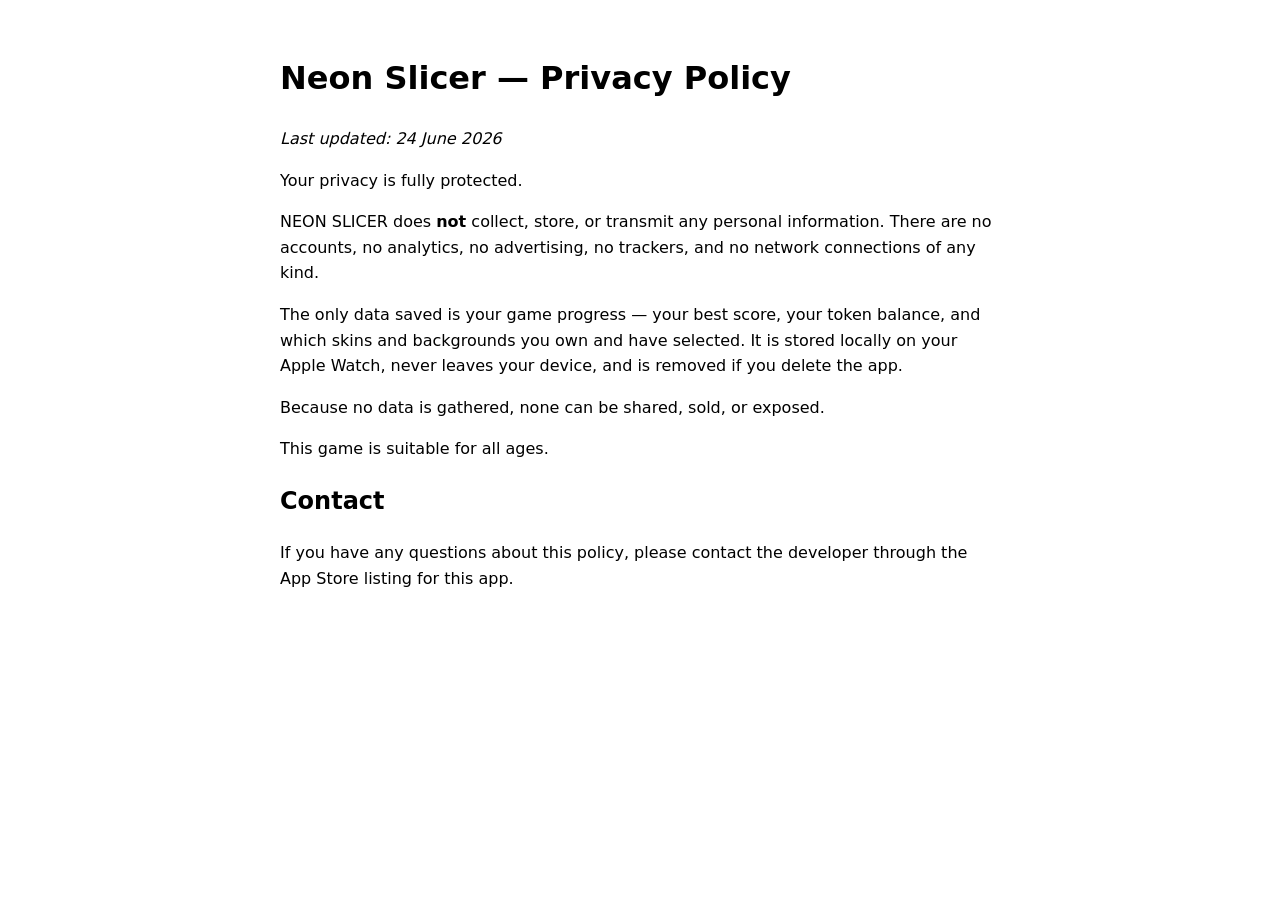
==== index.html @ a8424c0e "Add privacy policy page for Neon Slicer This HTML file contains the privacy policy for the Neon Slic" ====
<!DOCTYPE html>
<html lang="en">
<head>
  <meta charset="UTF-8" />
  <meta name="viewport" content="width=device-width, initial-scale=1.0" />
  <title>Neon Slicer — Privacy Policy</title>
  <style>
    body { font-family: -apple-system, system-ui, sans-serif; line-height: 1.6;
           max-width: 720px; margin: 0 auto; padding: 2rem 1.25rem; }
  </style>
</head>
<body>
  <h1>Neon Slicer — Privacy Policy</h1>
  <p><em>Last updated: 24 June 2026</em></p>

  <p>Your privacy is fully protected.</p>

  <p>NEON SLICER does <strong>not</strong> collect, store, or transmit any personal
  information. There are no accounts, no analytics, no advertising, no trackers, and
  no network connections of any kind.</p>

  <p>The only data saved is your game progress — your best score, your token balance,
  and which skins and backgrounds you own and have selected. It is stored locally on
  your Apple Watch, never leaves your device, and is removed if you delete the app.</p>

  <p>Because no data is gathered, none can be shared, sold, or exposed.</p>

  <p>This game is suitable for all ages.</p>

  <h2>Contact</h2>
  <p>If you have any questions about this policy, please contact the developer through
  the App Store listing for this app.</p>
</body>
</html>
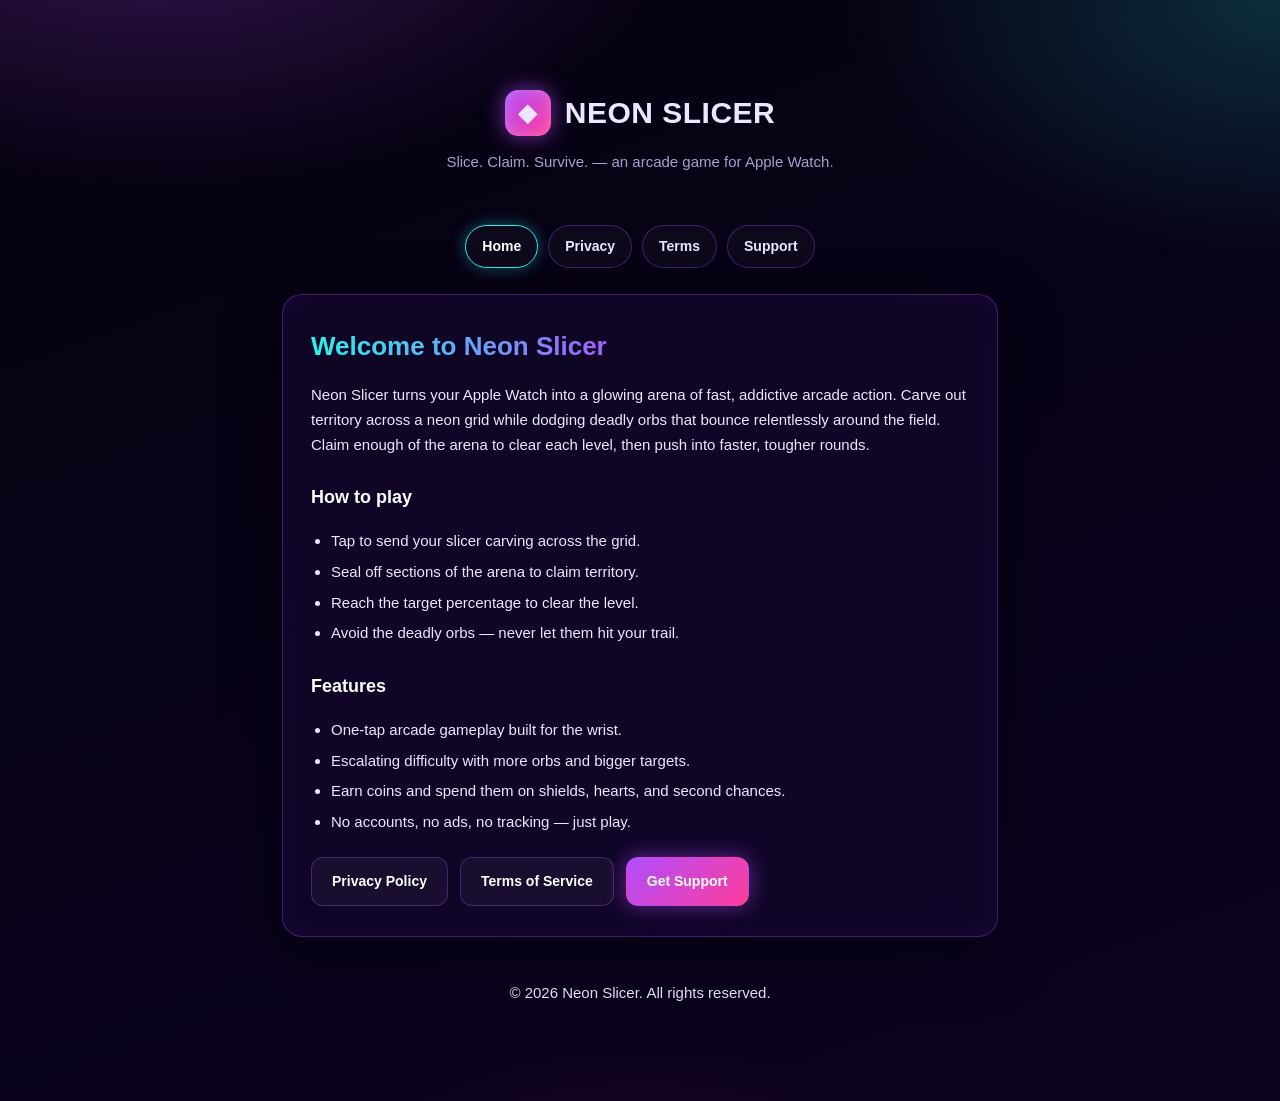
==== commit d99e802f: "Add files via upload" ====
--- a/index.html
+++ b/index.html
@@ -3,32 +3,60 @@
 <head>
   <meta charset="UTF-8" />
   <meta name="viewport" content="width=device-width, initial-scale=1.0" />
-  <title>Neon Slicer — Privacy Policy</title>
-  <style>
-    body { font-family: -apple-system, system-ui, sans-serif; line-height: 1.6;
-           max-width: 720px; margin: 0 auto; padding: 2rem 1.25rem; }
-  </style>
+  <title>Neon Slicer</title>
+  <link rel="stylesheet" href="style.css" />
 </head>
 <body>
-  <h1>Neon Slicer — Privacy Policy</h1>
-  <p><em>Last updated: 24 June 2026</em></p>
+  <div class="wrap">
+    <header class="site">
+      <a class="logo" href="index.html">
+        <span class="mark">◆</span> NEON SLICER
+      </a>
+      <p class="tagline">Slice. Claim. Survive. — an arcade game for Apple Watch.</p>
+    </header>
 
-  <p>Your privacy is fully protected.</p>
+    <nav class="tabs">
+      <a href="index.html" class="active">Home</a>
+      <a href="privacy.html">Privacy</a>
+      <a href="terms.html">Terms</a>
+      <a href="support.html">Support</a>
+    </nav>
 
-  <p>NEON SLICER does <strong>not</strong> collect, store, or transmit any personal
-  information. There are no accounts, no analytics, no advertising, no trackers, and
-  no network connections of any kind.</p>
+    <section class="card">
+      <h1>Welcome to Neon Slicer</h1>
+      <p>
+        Neon Slicer turns your Apple Watch into a glowing arena of fast, addictive
+        arcade action. Carve out territory across a neon grid while dodging deadly
+        orbs that bounce relentlessly around the field. Claim enough of the arena to
+        clear each level, then push into faster, tougher rounds.
+      </p>
 
-  <p>The only data saved is your game progress — your best score, your token balance,
-  and which skins and backgrounds you own and have selected. It is stored locally on
-  your Apple Watch, never leaves your device, and is removed if you delete the app.</p>
+      <h2>How to play</h2>
+      <ul class="clean">
+        <li>Tap to send your slicer carving across the grid.</li>
+        <li>Seal off sections of the arena to claim territory.</li>
+        <li>Reach the target percentage to clear the level.</li>
+        <li>Avoid the deadly orbs — never let them hit your trail.</li>
+      </ul>
 
-  <p>Because no data is gathered, none can be shared, sold, or exposed.</p>
+      <h2>Features</h2>
+      <ul class="clean">
+        <li>One-tap arcade gameplay built for the wrist.</li>
+        <li>Escalating difficulty with more orbs and bigger targets.</li>
+        <li>Earn coins and spend them on shields, hearts, and second chances.</li>
+        <li>No accounts, no ads, no tracking — just play.</li>
+      </ul>
 
-  <p>This game is suitable for all ages.</p>
+      <div class="btn-row">
+        <a class="btn" href="privacy.html">Privacy Policy</a>
+        <a class="btn" href="terms.html">Terms of Service</a>
+        <a class="btn primary" href="support.html">Get Support</a>
+      </div>
+    </section>
 
-  <h2>Contact</h2>
-  <p>If you have any questions about this policy, please contact the developer through
-  the App Store listing for this app.</p>
+    <footer class="site">
+      <p>© 2026 Neon Slicer. All rights reserved.</p>
+    </footer>
+  </div>
 </body>
 </html>
--- a/style.css
+++ b/style.css
@@ -0,0 +1,180 @@
+:root {
+  --bg: #05010f;
+  --bg2: #0b0220;
+  --panel: rgba(20, 8, 45, 0.72);
+  --border: rgba(157, 78, 255, 0.35);
+  --text: #ece6ff;
+  --muted: #a99fce;
+  --neon: #b14dff;
+  --neon2: #25f4ee;
+  --neon3: #ff3d9a;
+}
+
+* { box-sizing: border-box; }
+
+html, body {
+  margin: 0;
+  padding: 0;
+}
+
+body {
+  font-family: -apple-system, BlinkMacSystemFont, "Segoe UI", Roboto, Helvetica, Arial, sans-serif;
+  color: var(--text);
+  background:
+    radial-gradient(900px 500px at 12% -10%, rgba(177, 77, 255, 0.28), transparent 60%),
+    radial-gradient(800px 480px at 100% 0%, rgba(37, 244, 238, 0.18), transparent 55%),
+    radial-gradient(700px 500px at 50% 120%, rgba(255, 61, 154, 0.18), transparent 55%),
+    linear-gradient(160deg, var(--bg), var(--bg2));
+  min-height: 100vh;
+  line-height: 1.65;
+}
+
+.wrap {
+  max-width: 760px;
+  margin: 0 auto;
+  padding: 40px 22px 80px;
+}
+
+header.site {
+  text-align: center;
+  padding: 48px 0 10px;
+}
+
+.logo {
+  display: inline-flex;
+  align-items: center;
+  gap: 14px;
+  font-weight: 800;
+  letter-spacing: 0.5px;
+  font-size: 30px;
+  text-decoration: none;
+  color: var(--text);
+}
+
+.logo .mark {
+  width: 46px;
+  height: 46px;
+  border-radius: 13px;
+  background: linear-gradient(135deg, var(--neon), var(--neon3));
+  box-shadow: 0 0 22px rgba(177, 77, 255, 0.65), inset 0 0 14px rgba(255, 255, 255, 0.25);
+  display: grid;
+  place-items: center;
+  font-size: 24px;
+}
+
+.tagline {
+  color: var(--muted);
+  margin-top: 12px;
+  font-size: 15px;
+}
+
+nav.tabs {
+  display: flex;
+  flex-wrap: wrap;
+  gap: 10px;
+  justify-content: center;
+  margin: 26px 0 8px;
+}
+
+nav.tabs a {
+  text-decoration: none;
+  color: var(--text);
+  font-size: 14px;
+  font-weight: 600;
+  padding: 9px 16px;
+  border-radius: 999px;
+  border: 1px solid var(--border);
+  background: rgba(255, 255, 255, 0.03);
+  transition: all 0.18s ease;
+}
+
+nav.tabs a:hover,
+nav.tabs a.active {
+  border-color: var(--neon2);
+  box-shadow: 0 0 16px rgba(37, 244, 238, 0.35);
+  color: #fff;
+}
+
+.card {
+  margin-top: 26px;
+  padding: 30px 28px;
+  border-radius: 20px;
+  background: var(--panel);
+  border: 1px solid var(--border);
+  backdrop-filter: blur(14px);
+  -webkit-backdrop-filter: blur(14px);
+  box-shadow: 0 18px 60px rgba(0, 0, 0, 0.45), inset 0 0 30px rgba(157, 78, 255, 0.06);
+}
+
+h1 {
+  font-size: 26px;
+  margin: 0 0 6px;
+  background: linear-gradient(90deg, var(--neon2), var(--neon), var(--neon3));
+  -webkit-background-clip: text;
+  background-clip: text;
+  -webkit-text-fill-color: transparent;
+}
+
+h2 {
+  font-size: 18px;
+  margin: 26px 0 8px;
+  color: #fff;
+}
+
+p, li { color: var(--text); font-size: 15px; }
+
+.muted { color: var(--muted); font-size: 13px; }
+
+a { color: var(--neon2); }
+
+.btn-row {
+  display: flex;
+  flex-wrap: wrap;
+  gap: 12px;
+  margin-top: 22px;
+}
+
+.btn {
+  text-decoration: none;
+  font-weight: 700;
+  font-size: 14px;
+  padding: 12px 20px;
+  border-radius: 12px;
+  color: #fff;
+  border: 1px solid var(--border);
+  background: rgba(255, 255, 255, 0.04);
+  transition: all 0.18s ease;
+}
+
+.btn.primary {
+  background: linear-gradient(135deg, var(--neon), var(--neon3));
+  border-color: transparent;
+  box-shadow: 0 0 22px rgba(177, 77, 255, 0.5);
+}
+
+.btn:hover { transform: translateY(-2px); }
+
+.contact {
+  display: inline-block;
+  margin-top: 6px;
+  font-size: 17px;
+  font-weight: 700;
+}
+
+footer.site {
+  text-align: center;
+  color: var(--muted);
+  font-size: 13px;
+  margin-top: 44px;
+}
+
+footer.site a { color: var(--muted); }
+
+ul.clean { padding-left: 20px; }
+ul.clean li { margin: 6px 0; }
+
+.divider {
+  height: 1px;
+  background: linear-gradient(90deg, transparent, var(--border), transparent);
+  margin: 26px 0;
+}
